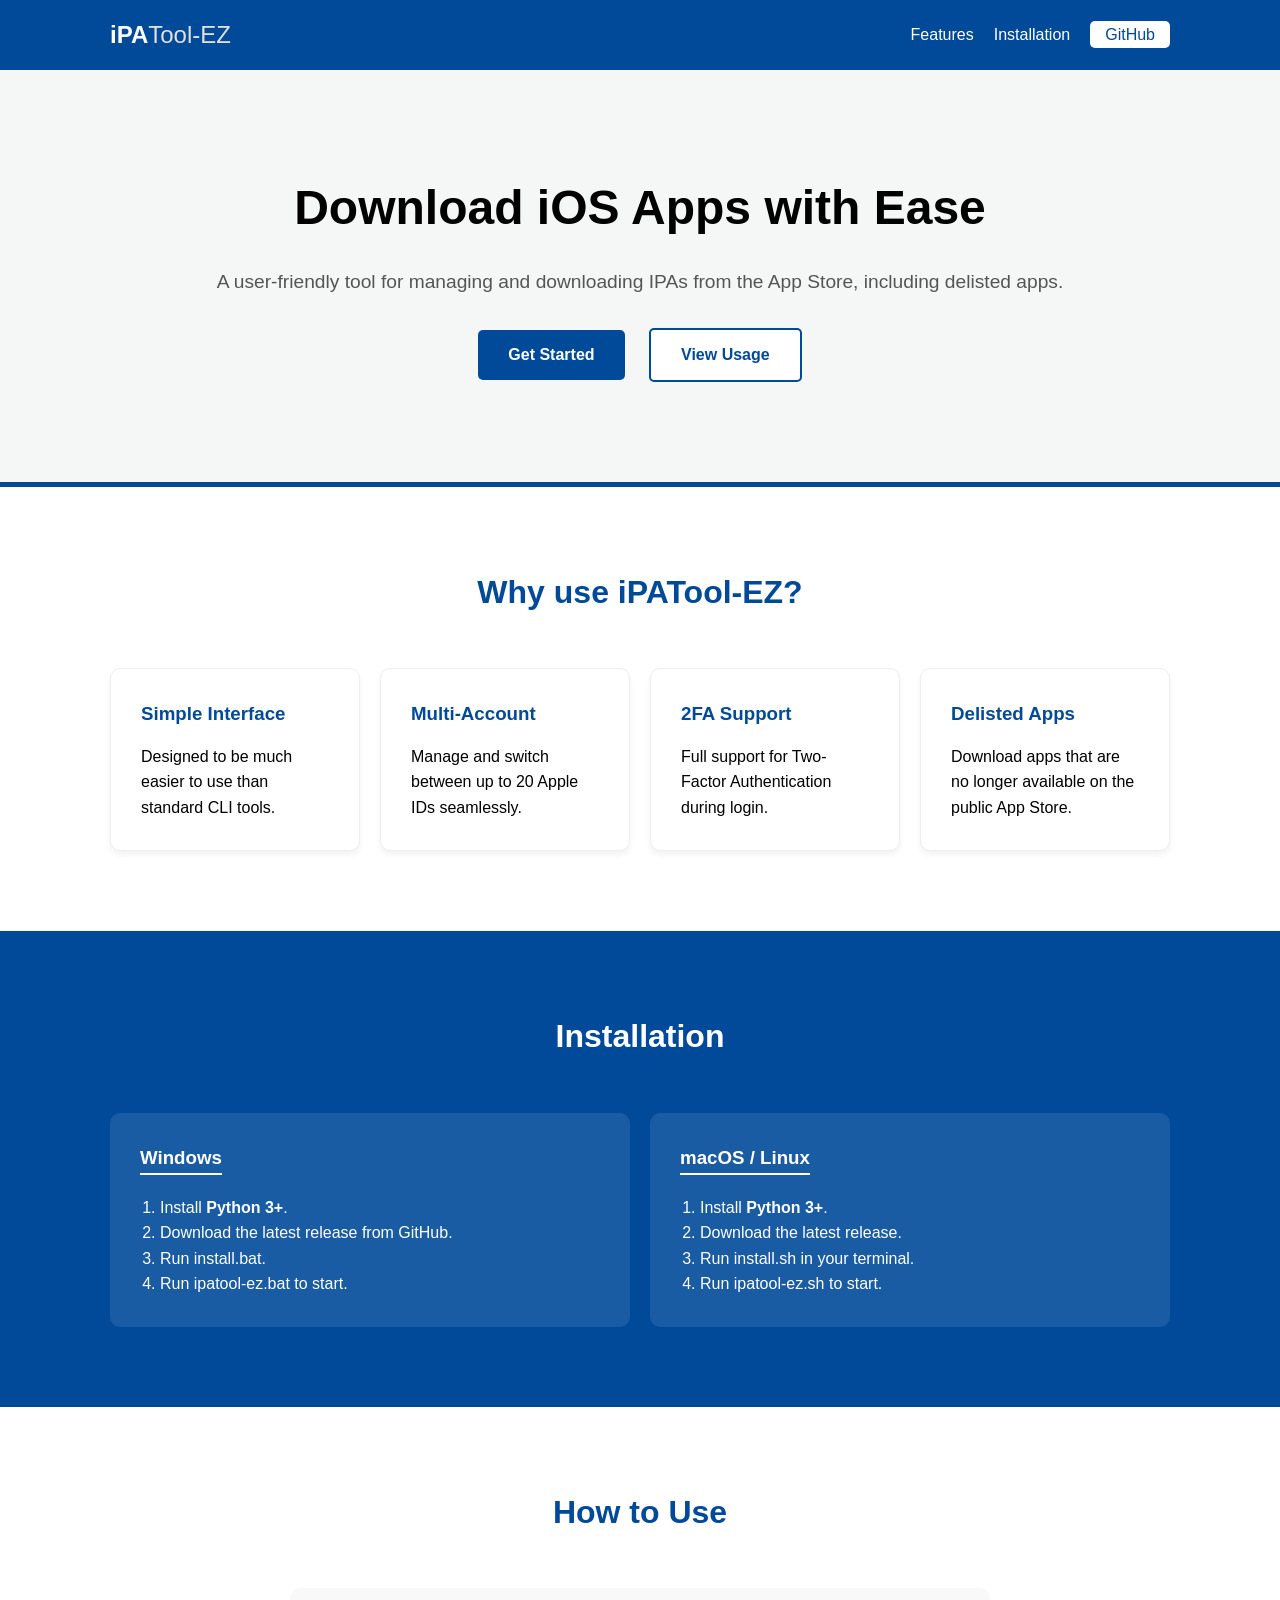
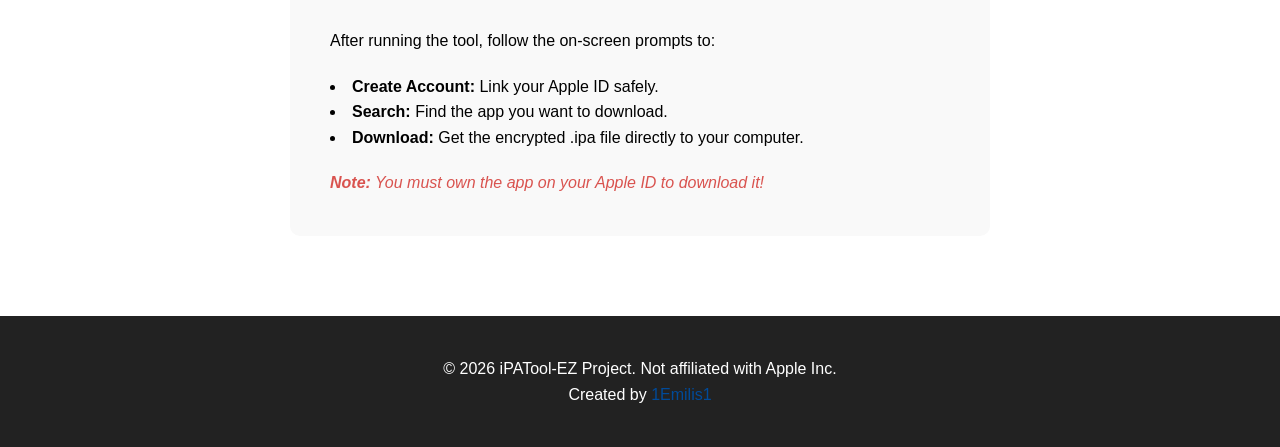
==== ipa/index.html @ 5fa40835 "iPATool-EZ Website prep for 1.2beta2" ====
<!DOCTYPE html>
<html lang="en">
<head>
    <meta charset="UTF-8">
    <meta name="viewport" content="width=device-width, initial-scale=1.0">
    <title>iPATool-EZ | Easy iOS App Downloading</title>
    <link rel="stylesheet" href="style.css">
</head>
<body>

    <nav>
        <div class="container">
            <h1 class="logo">iPA<span>Tool-EZ</span></h1>
            <ul>
                <li><a href="#features">Features</a></li>
                <li><a href="#install">Installation</a></li>
                <li><a href="https://github.com/1Emilis1/iPATool-EZ" target="_blank" class="btn-git">GitHub</a></li>
            </ul>
        </div>
    </nav>

    <header class="hero">
        <div class="container">
            <h1>Download iOS Apps with Ease</h1>
            <p>A user-friendly tool for managing and downloading IPAs from the App Store, including delisted apps.</p>
            <div class="hero-btns">
                <a href="#install" class="btn-primary">Get Started</a>
                <a href="#usage" class="btn-secondary">View Usage</a>
            </div>
        </div>
    </header>

    <section id="features" class="features">
        <div class="container">
            <h2 class="section-title">Why use iPATool-EZ?</h2>
            <div class="feature-grid">
                <div class="feature-card">
                    <h3>Simple Interface</h3>
                    <p>Designed to be much easier to use than standard CLI tools.</p>
                </div>
                <div class="feature-card">
                    <h3>Multi-Account</h3>
                    <p>Manage and switch between up to 20 Apple IDs seamlessly.</p>
                </div>
                <div class="feature-card">
                    <h3>2FA Support</h3>
                    <p>Full support for Two-Factor Authentication during login.</p>
                </div>
                <div class="feature-card">
                    <h3>Delisted Apps</h3>
                    <p>Download apps that are no longer available on the public App Store.</p>
                </div>
            </div>
        </div>
    </section>

    <section id="install" class="install">
        <div class="container">
            <h2 class="section-title">Installation</h2>
            <div class="install-container">
                <div class="os-box">
                    <h3>Windows</h3>
                    <ol>
                        <li>Install <strong>Python 3+</strong>.</li>
                        <li>Download the latest release from GitHub.</li>
                        <li>Run <code>install.bat</code>.</li>
                        <li>Run <code>ipatool-ez.bat</code> to start.</li>
                    </ol>
                </div>
                <div class="os-box">
                    <h3>macOS / Linux</h3>
                    <ol>
                        <li>Install <strong>Python 3+</strong>.</li>
                        <li>Download the latest release.</li>
                        <li>Run <code>install.sh</code> in your terminal.</li>
                        <li>Run <code>ipatool-ez.sh</code> to start.</li>
                    </ol>
                </div>
            </div>
        </div>
    </section>

    <section id="usage" class="usage">
        <div class="container">
            <h2 class="section-title">How to Use</h2>
            <div class="usage-content">
                <p>After running the tool, follow the on-screen prompts to:</p>
                <ul>
                    <li><strong>Create Account:</strong> Link your Apple ID safely.</li>
                    <li><strong>Search:</strong> Find the app you want to download.</li>
                    <li><strong>Download:</strong> Get the encrypted .ipa file directly to your computer.</li>
                </ul>
                <p class="note"><strong>Note:</strong> You must own the app on your Apple ID to download it!</p>
            </div>
        </div>
    </section>

    <footer>
        <div class="container">
            <p>&copy; 2026 iPATool-EZ Project. Not affiliated with Apple Inc.</p>
            <p>Created by <a href="https://github.com/1Emilis1" target="_blank">1Emilis1</a></p>
        </div>
    </footer>

</body>
</html>
---- ipa/style.css ----
/* General Styles */
* {
    margin: 0;
    padding: 0;
    box-sizing: border-box;
    font-family: 'Segoe UI', Tahoma, Geneva, Verdana, sans-serif;
}

body {
    background-color: #ffffff;
    color: #000000;
    line-height: 1.6;
}

.container {
    max-width: 1100px;
    margin: 0 auto;
    padding: 0 20px;
}

/* Navigation */
nav {
    background: #004a99; /* Deep Blue */
    color: #fff;
    padding: 1rem 0;
    position: sticky;
    top: 0;
    z-index: 1000;
}

nav .container {
    display: flex;
    justify-content: space-between;
    align-items: center;
}

nav .logo {
    font-size: 1.5rem;
}

nav .logo span {
    font-weight: 300;
    color: #e0e0e0;
}

nav ul {
    display: flex;
    list-style: none;
}

nav ul li {
    margin-left: 20px;
}

nav ul li a {
    color: #fff;
    text-decoration: none;
    font-weight: 500;
}

.btn-git {
    background: #fff;
    color: #004a99 !important;
    padding: 5px 15px;
    border-radius: 5px;
}

/* Hero Section */
.hero {
    background: #f4f7f6;
    padding: 100px 0;
    text-align: center;
    border-bottom: 5px solid #004a99;
}

.hero h1 {
    font-size: 3rem;
    margin-bottom: 20px;
}

.hero p {
    font-size: 1.2rem;
    color: #555;
    margin-bottom: 30px;
}

.btn-primary, .btn-secondary {
    padding: 12px 30px;
    text-decoration: none;
    border-radius: 5px;
    font-weight: bold;
    margin: 0 10px;
    display: inline-block;
}

.btn-primary {
    background: #004a99;
    color: #fff;
}

.btn-secondary {
    background: #fff;
    color: #004a99;
    border: 2px solid #004a99;
}

/* Features */
.features {
    padding: 80px 0;
}

.section-title {
    text-align: center;
    margin-bottom: 50px;
    font-size: 2rem;
    color: #004a99;
}

.feature-grid {
    display: grid;
    grid-template-columns: repeat(auto-fit, minmax(250px, 1fr));
    gap: 20px;
}

.feature-card {
    background: #fff;
    padding: 30px;
    border: 1px solid #eee;
    border-radius: 10px;
    box-shadow: 0 4px 6px rgba(0,0,0,0.05);
    transition: transform 0.3s;
}

.feature-card:hover {
    transform: translateY(-10px);
}

.feature-card h3 {
    margin-bottom: 15px;
    color: #004a99;
}

/* Install Section */
.install {
    background: #004a99;
    color: #fff;
    padding: 80px 0;
}

.install .section-title {
    color: #fff;
}

.install-container {
    display: flex;
    justify-content: space-around;
    flex-wrap: wrap;
    gap: 20px;
}

.os-box {
    background: rgba(255, 255, 255, 0.1);
    padding: 30px;
    border-radius: 10px;
    flex: 1;
    min-width: 300px;
}

.os-box h3 {
    margin-bottom: 20px;
    border-bottom: 2px solid #fff;
    display: inline-block;
}

.os-box ol {
    margin-left: 20px;
}

/* Usage */
.usage {
    padding: 80px 0;
    text-align: center;
}

.usage-content {
    max-width: 700px;
    margin: 0 auto;
    text-align: left;
    background: #f9f9f9;
    padding: 40px;
    border-radius: 10px;
}

.usage-content ul {
    margin: 20px 0;
    list-style-position: inside;
}

.note {
    font-style: italic;
    color: #d9534f;
    margin-top: 20px;
}

/* Footer */
footer {
    background: #222;
    color: #fff;
    text-align: center;
    padding: 40px 0;
}

footer a {
    color: #004a99;
    text-decoration: none;
}
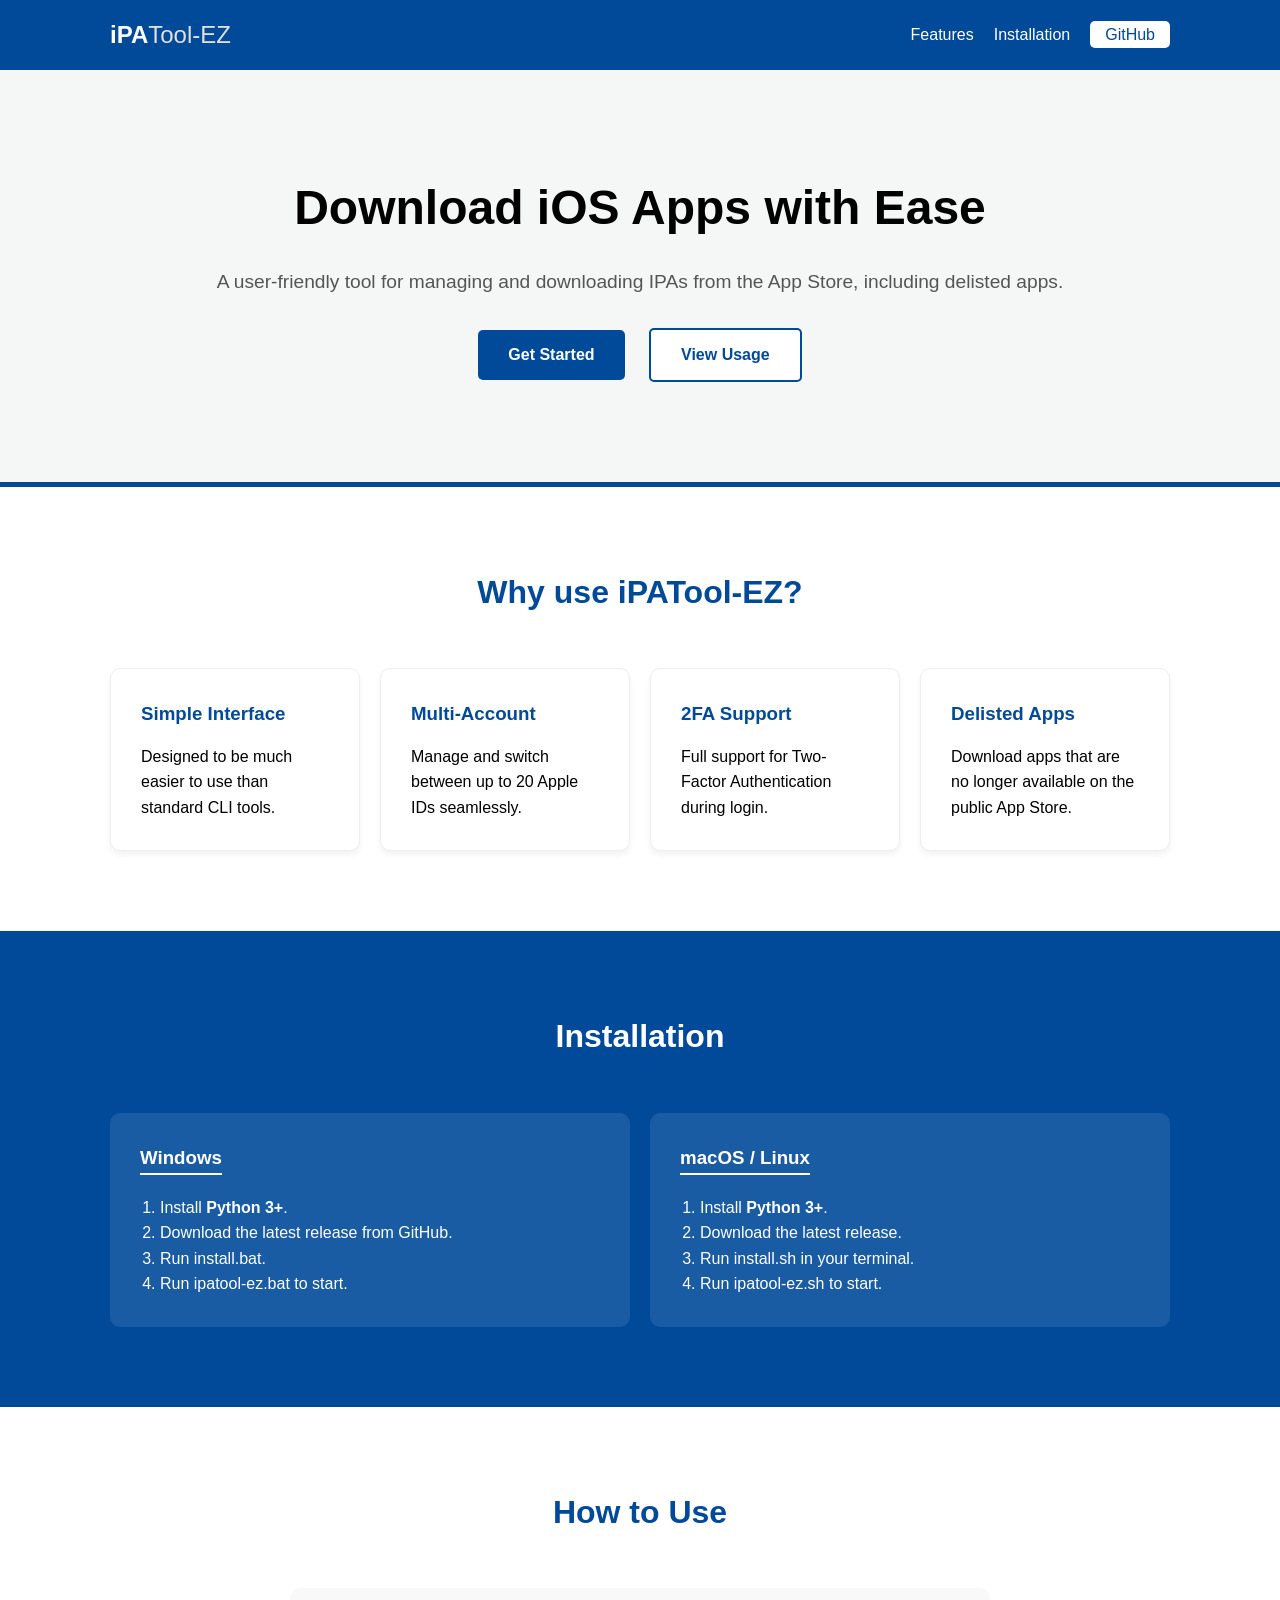
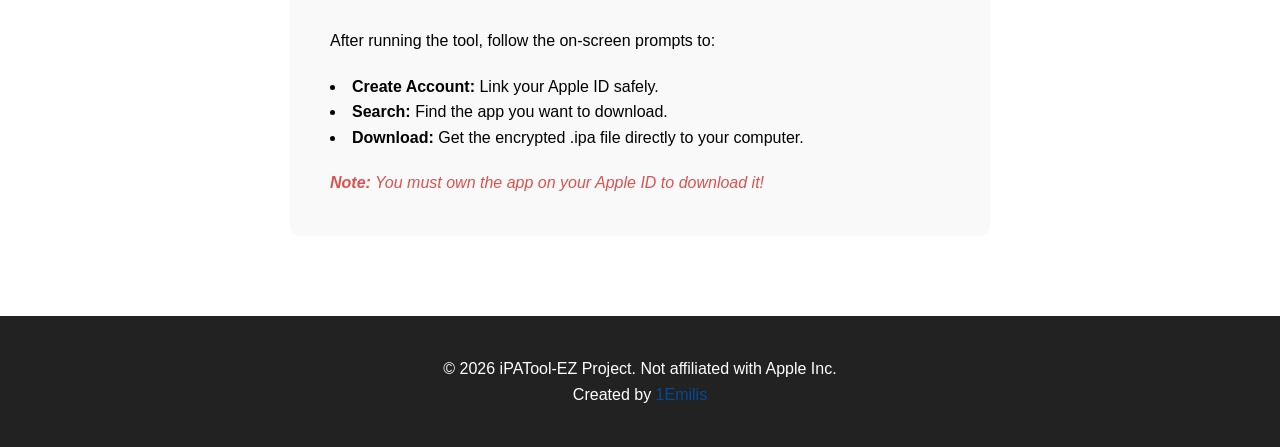
==== commit bcf5715b: "1.2.0 Beta 2 server fixes if youre reading this, im taking a long break from dc and everything  i mi" ====
--- a/ipa/index.html
+++ b/ipa/index.html
@@ -98,7 +98,7 @@
     <footer>
         <div class="container">
             <p>&copy; 2026 iPATool-EZ Project. Not affiliated with Apple Inc.</p>
-            <p>Created by <a href="https://github.com/1Emilis1" target="_blank">1Emilis1</a></p>
+            <p>Created by <a href="https://github.com/1Emilis1" target="_blank">1Emilis</a></p>
         </div>
     </footer>
 
